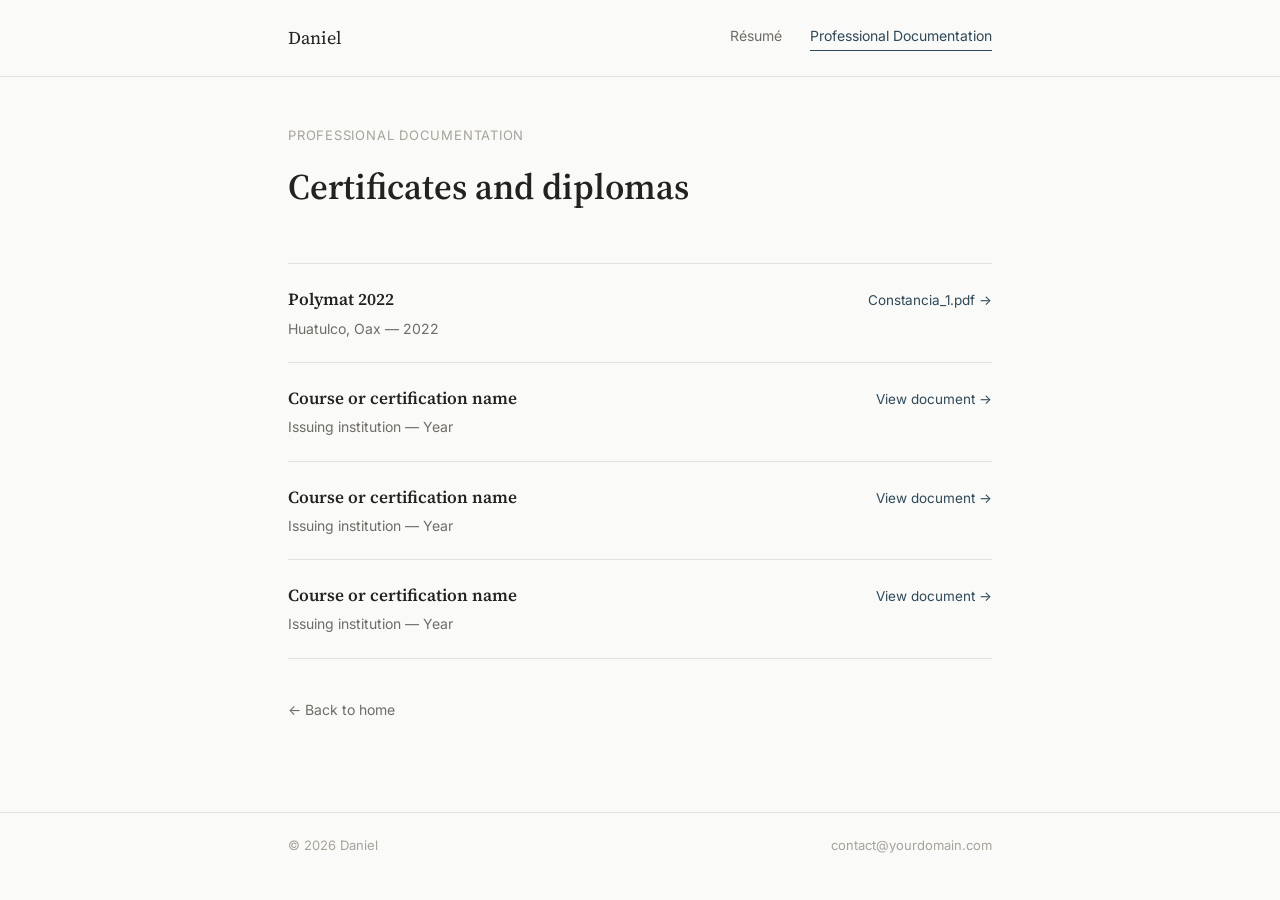
==== certificados.html @ 861a855e "Update certificados.html" ====
<!DOCTYPE html>
<html lang="en">
<head>
<meta charset="UTF-8">
<meta name="viewport" content="width=device-width, initial-scale=1.0">
<title>Professional Documentation — Daniel</title>
<link rel="preconnect" href="https://fonts.googleapis.com">
<link href="https://fonts.googleapis.com/css2?family=Source+Serif+4:opsz,wght@8..60,400;8..60,600&family=Inter:wght@400;500;600&display=swap" rel="stylesheet">
<link rel="stylesheet" href="styles.css">
<style>
  .page-head{ padding: 48px 0 8px; }
  .page-head h1{
    font-family: var(--font-serif);
    font-size: clamp(28px, 4.5vw, 36px);
    font-weight: 600;
  }

  .doc-list{ margin-top: 40px; border-top: 1px solid var(--border); }

  .doc-item{
    display:flex; align-items:baseline; justify-content:space-between; gap:20px;
    padding: 22px 0; border-bottom: 1px solid var(--border);
  }
  .doc-item .doc-main h3{
    font-family: var(--font-serif); font-size:17px; font-weight:600; margin-bottom:4px;
  }
  .doc-item .doc-main p{ color:var(--text-muted); font-size:14px; }
  .doc-item a.view{
    font-size: 13.5px; color: var(--accent); white-space:nowrap;
    border-bottom: 1px solid transparent;
  }
  .doc-item a.view:hover{ border-bottom-color: var(--accent); }

  .back{
    display:inline-block; margin-top:40px;
    font-size:14px; color:var(--text-muted);
  }
  .back:hover{ color:var(--accent); }
</style>
</head>
<body>

<header class="topbar">
  <div class="wrap">
    <div class="brand"><a href="index.html">Daniel</a></div>
    <nav>
      <a href="cv.html">Résumé</a>
      <a href="certificados.html" class="active">Professional Documentation</a>
    </nav>
  </div>
</header>

<main class="wrap">

  <div class="page-head">
    <p class="eyebrow">Professional documentation</p>
    <h1>Certificates and diplomas</h1>
  </div>

  <!-- Duplicate .doc-item for each certificate. The "view" link can point
       to a PDF or image, e.g.: href="documents/course.pdf" -->
  <div class="doc-list">

    <article class="doc-item">
      <div class="doc-main">
        <h3>Polymat 2022</h3>
        <p>Huatulco, Oax — 2022</p>
      </div>
      <a class="view" href=>Constancia_1.pdf →</a>
    </article>

    <article class="doc-item">
      <div class="doc-main">
        <h3>Course or certification name</h3>
        <p>Issuing institution — Year</p>
      </div>
      <a class="view" href="#">View document →</a>
    </article>

    <article class="doc-item">
      <div class="doc-main">
        <h3>Course or certification name</h3>
        <p>Issuing institution — Year</p>
      </div>
      <a class="view" href="#">View document →</a>
    </article>

    <article class="doc-item">
      <div class="doc-main">
        <h3>Course or certification name</h3>
        <p>Issuing institution — Year</p>
      </div>
      <a class="view" href="#">View document →</a>
    </article>
    
  </div>

  <a class="back" href="index.html">← Back to home</a>

</main>

<footer>
  <div class="wrap">
    <p>© <span id="year"></span> Daniel</p>
    <p>contact@yourdomain.com</p>
  </div>
</footer>

<script>document.getElementById('year').textContent = new Date().getFullYear();</script>
</body>
</html>
---- styles.css ----
/* ============================================================
   TOKENS — sober, professional palette
   ============================================================ */
:root{
  --bg:          #FAFAF8;
  --surface:     #FFFFFF;
  --border:      #E3E1DA;
  --text:        #232220;
  --text-muted:  #6E6C65;
  --text-dim:    #A6A399;
  --accent:      #2F4858; /* azul pizarra — color principal */
  --accent-soft: #EEF2F4;
  --radius:      4px;

  --font-serif: 'Source Serif 4', Georgia, 'Times New Roman', serif;
  --font-sans:  'Inter', -apple-system, 'Segoe UI', sans-serif;
}

*{ box-sizing:border-box; margin:0; padding:0; }

html{ scroll-behavior:smooth; }

body{
  background: var(--bg);
  color: var(--text);
  font-family: var(--font-sans);
  line-height: 1.6;
  min-height: 100vh;
}

a{ color:inherit; text-decoration:none; }

::selection{ background: var(--accent-soft); color: var(--accent); }

:focus-visible{
  outline: 2px solid var(--accent);
  outline-offset: 3px;
}

.wrap{
  max-width: 760px;
  margin: 0 auto;
  padding: 0 28px;
}

/* ============================================================
   HEADER
   ============================================================ */
.topbar{
  border-bottom: 1px solid var(--border);
  background: var(--bg);
}
.topbar .wrap{
  display:flex;
  align-items:center;
  justify-content:space-between;
  height: 76px;
}
.brand{
  font-family: var(--font-serif);
  font-size: 18px;
  color: var(--text);
}
.topbar nav{
  display:flex; gap: 28px;
  font-size: 14px;
  color: var(--text-muted);
}
.topbar nav a{ border-bottom: 1px solid transparent; padding-bottom: 3px; }
.topbar nav a:hover{ color: var(--accent); border-bottom-color: var(--accent); }
.topbar nav a.active{ color: var(--accent); border-bottom-color: var(--accent); }

/* ============================================================
   LABELS
   ============================================================ */
.eyebrow{
  font-size: 13px;
  letter-spacing: 0.06em;
  text-transform: uppercase;
  color: var(--text-dim);
  margin-bottom: 12px;
}

/* ============================================================
   FOOTER
   ============================================================ */
footer{
  border-top: 1px solid var(--border);
  margin-top: 90px;
}
footer .wrap{
  padding-top: 22px;
  padding-bottom: 34px;
  display:flex;
  justify-content:space-between;
  align-items:center;
  flex-wrap: wrap;
  gap: 10px;
}
footer p{
  font-size: 13px;
  color: var(--text-dim);
}
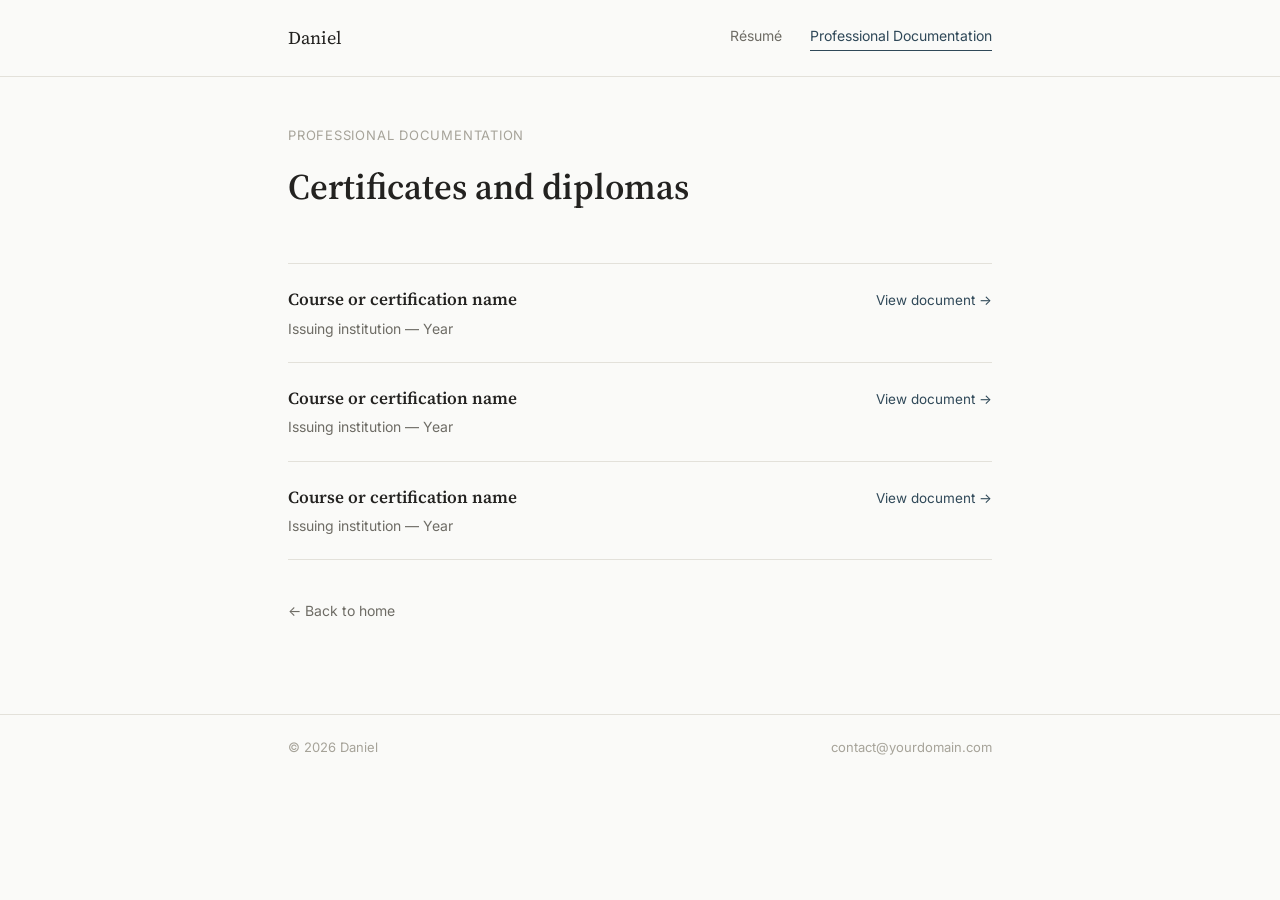
==== commit 21b6016b: "Add files via upload" ====
--- a/certificados.html
+++ b/certificados.html
@@ -57,16 +57,17 @@
     <h1>Certificates and diplomas</h1>
   </div>
 
-  <!-- Duplicate .doc-item for each certificate. The "view" link can point
-       to a PDF or image, e.g.: href="documents/course.pdf" -->
+  <!-- Duplicate .doc-item for each certificate. Place your PDF/image files
+       in a "documents" folder next to this HTML file, and point each link
+       to the matching filename, e.g.: href="documents/course.pdf" -->
   <div class="doc-list">
 
     <article class="doc-item">
       <div class="doc-main">
-        <h3>Polymat 2022</h3>
-        <p>Huatulco, Oax — 2022</p>
+        <h3>Course or certification name</h3>
+        <p>Issuing institution — Year</p>
       </div>
-      <a class="view" href=>Constancia_1.pdf →</a>
+      <a class="view" href="documents/certificate-1.pdf" target="_blank" rel="noopener">View document →</a>
     </article>
 
     <article class="doc-item">
@@ -74,7 +75,7 @@
         <h3>Course or certification name</h3>
         <p>Issuing institution — Year</p>
       </div>
-      <a class="view" href="#">View document →</a>
+      <a class="view" href="documents/certificate-2.pdf" target="_blank" rel="noopener">View document →</a>
     </article>
 
     <article class="doc-item">
@@ -82,17 +83,9 @@
         <h3>Course or certification name</h3>
         <p>Issuing institution — Year</p>
       </div>
-      <a class="view" href="#">View document →</a>
+      <a class="view" href="documents/certificate-3.pdf" target="_blank" rel="noopener">View document →</a>
     </article>
 
-    <article class="doc-item">
-      <div class="doc-main">
-        <h3>Course or certification name</h3>
-        <p>Issuing institution — Year</p>
-      </div>
-      <a class="view" href="#">View document →</a>
-    </article>
-    
   </div>
 
   <a class="back" href="index.html">← Back to home</a>
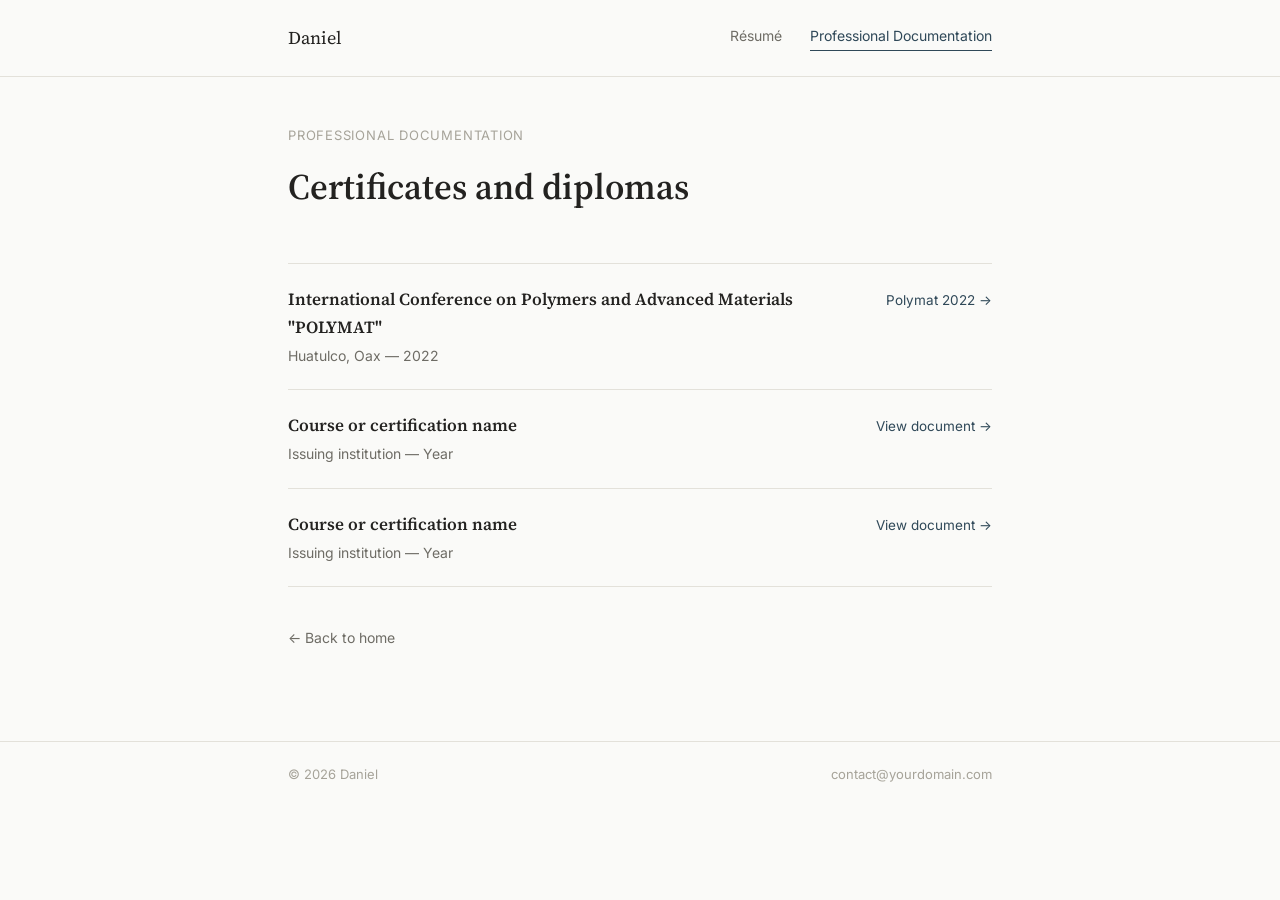
==== commit 57ae2429: "Update certificados.html" ====
--- a/certificados.html
+++ b/certificados.html
@@ -64,10 +64,13 @@
 
     <article class="doc-item">
       <div class="doc-main">
-        <h3>Course or certification name</h3>
-        <p>Issuing institution — Year</p>
+        <h3>
+International Conference on Polymers and Advanced Materials
+
+"POLYMAT"</h3>
+        <p>Huatulco, Oax — 2022</p>
       </div>
-      <a class="view" href="documents/certificate-1.pdf" target="_blank" rel="noopener">View document →</a>
+      <a class="view" href="Constancia_1.pdf" target="_blank" rel="noopener">Polymat 2022 →</a>
     </article>
 
     <article class="doc-item">
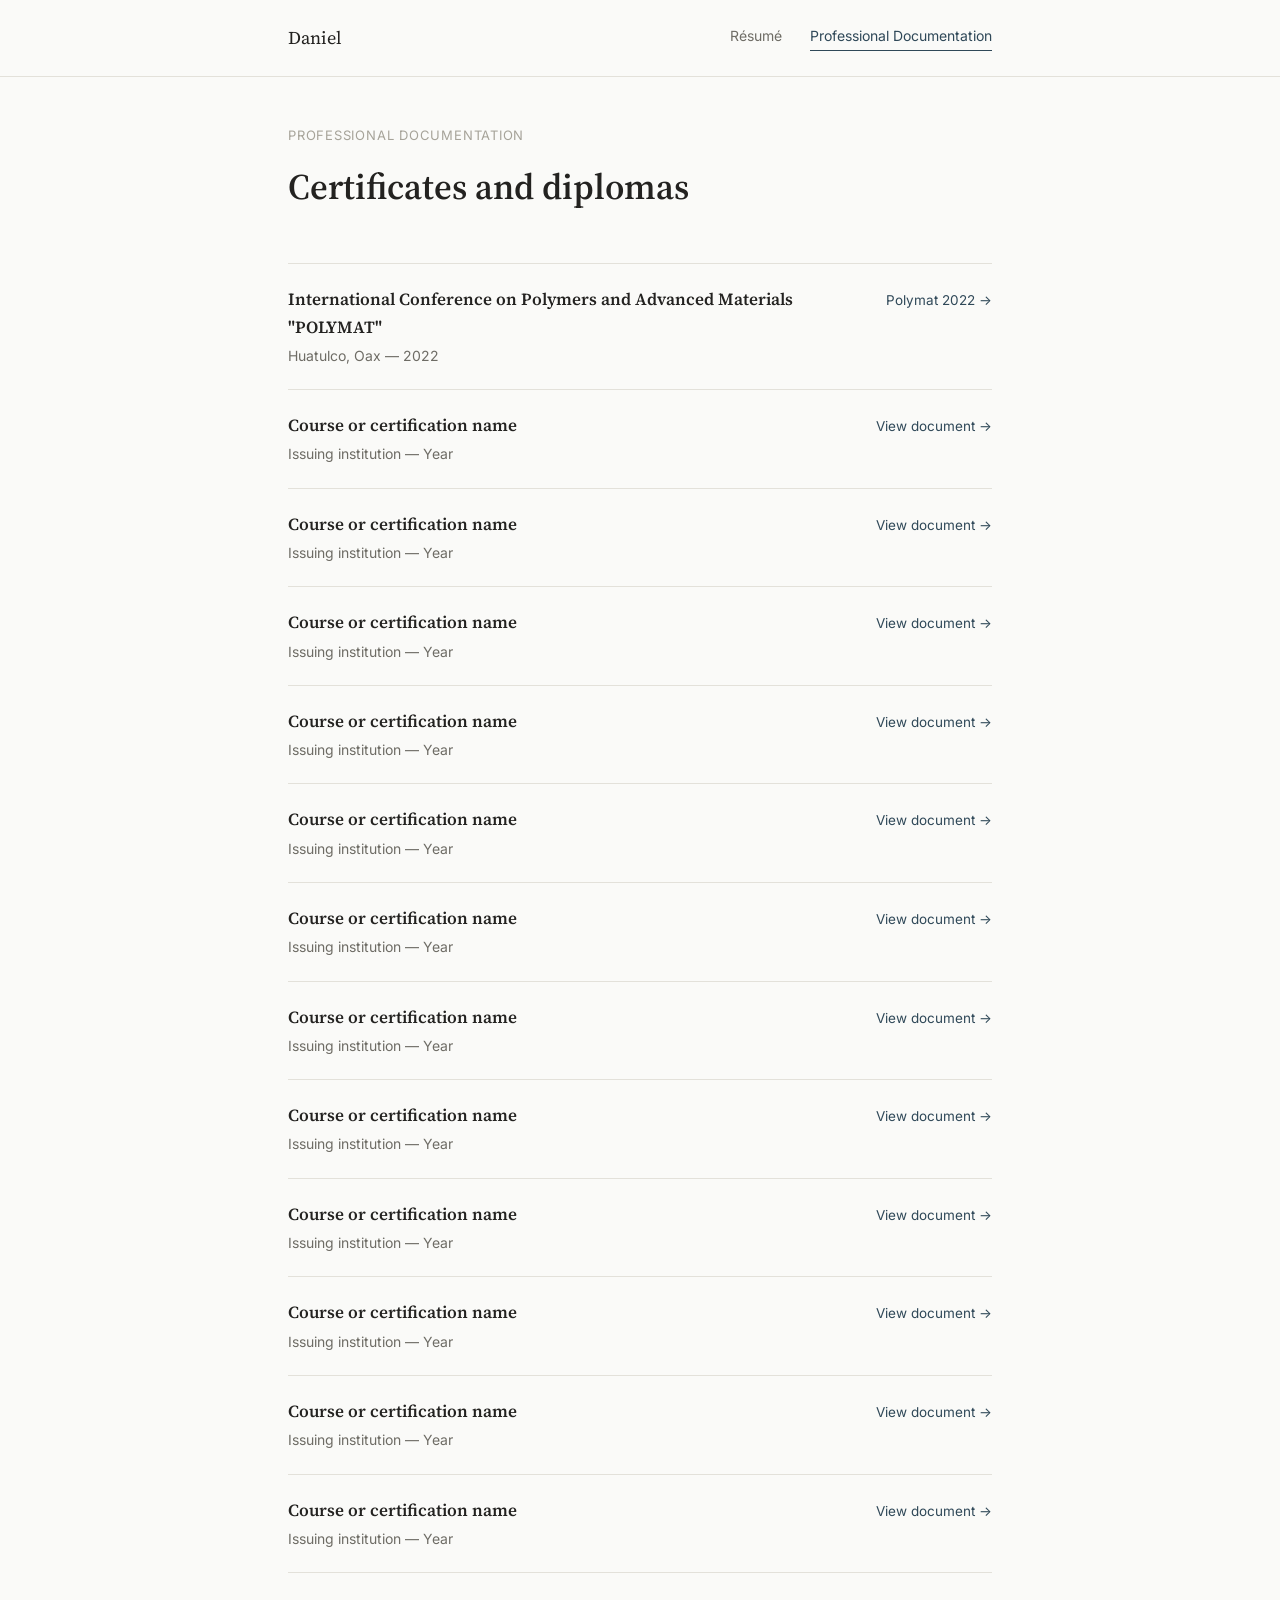
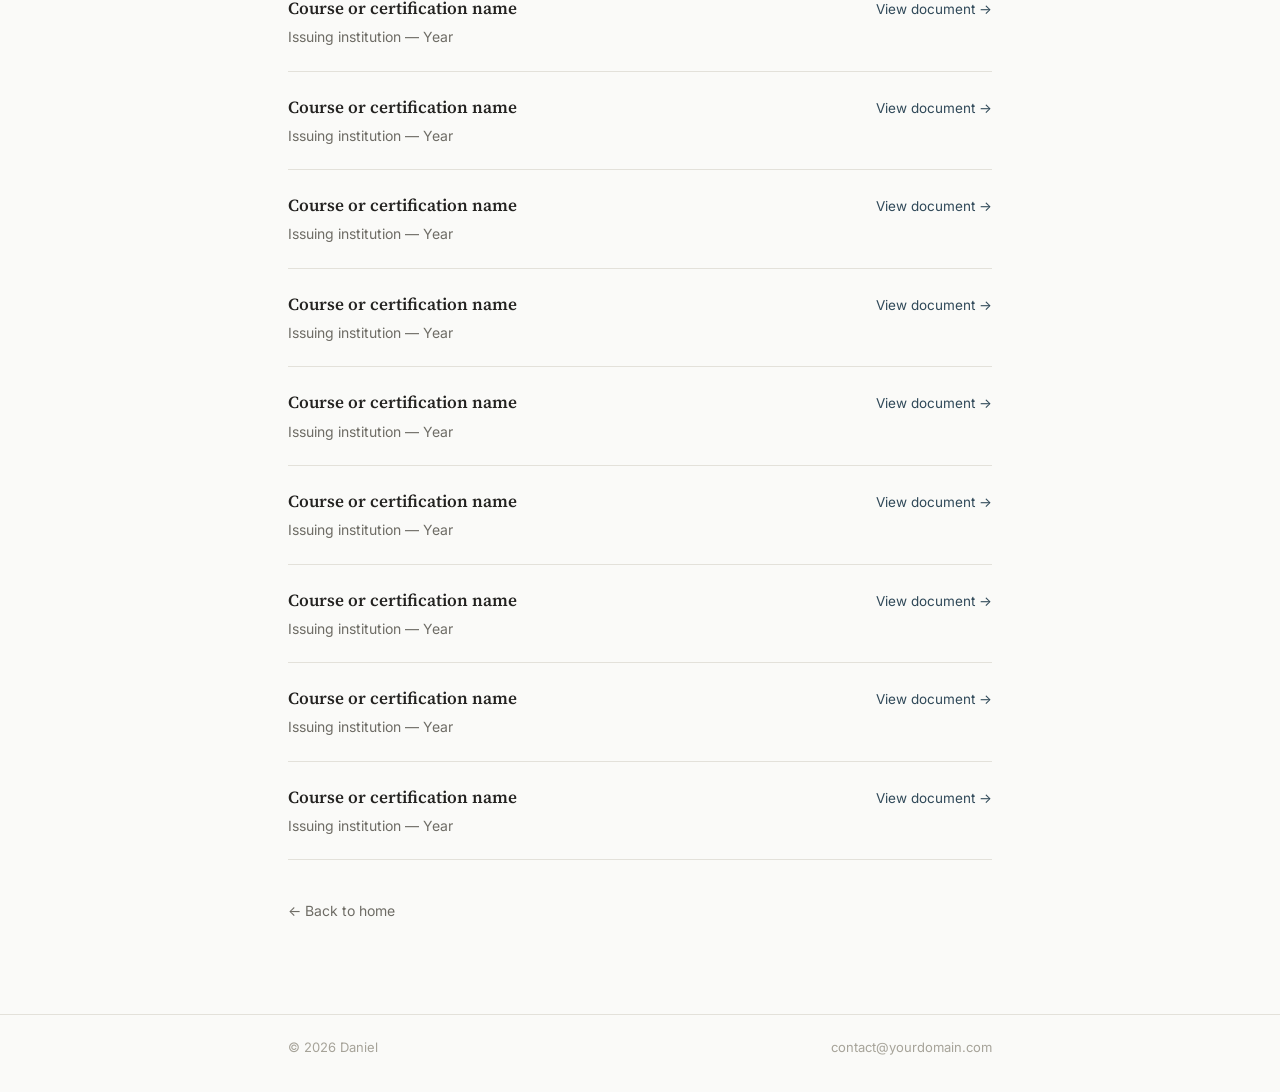
==== commit 74793aaa: "Update certificados.html" ====
--- a/certificados.html
+++ b/certificados.html
@@ -66,7 +66,6 @@
       <div class="doc-main">
         <h3>
 International Conference on Polymers and Advanced Materials
-
 "POLYMAT"</h3>
         <p>Huatulco, Oax — 2022</p>
       </div>
@@ -89,6 +88,159 @@
       <a class="view" href="documents/certificate-3.pdf" target="_blank" rel="noopener">View document →</a>
     </article>
 
+    <article class="doc-item">
+      <div class="doc-main">
+        <h3>Course or certification name</h3>
+        <p>Issuing institution — Year</p>
+      </div>
+      <a class="view" href="documents/certificate-2.pdf" target="_blank" rel="noopener">View document →</a>
+    </article>    
+
+    <article class="doc-item">
+      <div class="doc-main">
+        <h3>Course or certification name</h3>
+        <p>Issuing institution — Year</p>
+      </div>
+      <a class="view" href="documents/certificate-2.pdf" target="_blank" rel="noopener">View document →</a>
+    </article>
+    
+    <article class="doc-item">
+      <div class="doc-main">
+        <h3>Course or certification name</h3>
+        <p>Issuing institution — Year</p>
+      </div>
+      <a class="view" href="documents/certificate-2.pdf" target="_blank" rel="noopener">View document →</a>
+    </article>
+
+    <article class="doc-item">
+      <div class="doc-main">
+        <h3>Course or certification name</h3>
+        <p>Issuing institution — Year</p>
+      </div>
+      <a class="view" href="documents/certificate-2.pdf" target="_blank" rel="noopener">View document →</a>
+    </article>    
+
+    <article class="doc-item">
+      <div class="doc-main">
+        <h3>Course or certification name</h3>
+        <p>Issuing institution — Year</p>
+      </div>
+      <a class="view" href="documents/certificate-2.pdf" target="_blank" rel="noopener">View document →</a>
+    </article>
+
+    <article class="doc-item">
+      <div class="doc-main">
+        <h3>Course or certification name</h3>
+        <p>Issuing institution — Year</p>
+      </div>
+      <a class="view" href="documents/certificate-3.pdf" target="_blank" rel="noopener">View document →</a>
+    </article>
+
+    <article class="doc-item">
+      <div class="doc-main">
+        <h3>Course or certification name</h3>
+        <p>Issuing institution — Year</p>
+      </div>
+      <a class="view" href="documents/certificate-2.pdf" target="_blank" rel="noopener">View document →</a>
+    </article>    
+
+    <article class="doc-item">
+      <div class="doc-main">
+        <h3>Course or certification name</h3>
+        <p>Issuing institution — Year</p>
+      </div>
+      <a class="view" href="documents/certificate-2.pdf" target="_blank" rel="noopener">View document →</a>
+    </article>
+    
+    <article class="doc-item">
+      <div class="doc-main">
+        <h3>Course or certification name</h3>
+        <p>Issuing institution — Year</p>
+      </div>
+      <a class="view" href="documents/certificate-2.pdf" target="_blank" rel="noopener">View document →</a>
+    </article>
+
+    <article class="doc-item">
+      <div class="doc-main">
+        <h3>Course or certification name</h3>
+        <p>Issuing institution — Year</p>
+      </div>
+      <a class="view" href="documents/certificate-2.pdf" target="_blank" rel="noopener">View document →</a>
+    </article>     
+
+    <article class="doc-item">
+      <div class="doc-main">
+        <h3>Course or certification name</h3>
+        <p>Issuing institution — Year</p>
+      </div>
+      <a class="view" href="documents/certificate-2.pdf" target="_blank" rel="noopener">View document →</a>
+    </article>
+
+    <article class="doc-item">
+      <div class="doc-main">
+        <h3>Course or certification name</h3>
+        <p>Issuing institution — Year</p>
+      </div>
+      <a class="view" href="documents/certificate-3.pdf" target="_blank" rel="noopener">View document →</a>
+    </article>
+
+    <article class="doc-item">
+      <div class="doc-main">
+        <h3>Course or certification name</h3>
+        <p>Issuing institution — Year</p>
+      </div>
+      <a class="view" href="documents/certificate-2.pdf" target="_blank" rel="noopener">View document →</a>
+    </article>    
+
+    <article class="doc-item">
+      <div class="doc-main">
+        <h3>Course or certification name</h3>
+        <p>Issuing institution — Year</p>
+      </div>
+      <a class="view" href="documents/certificate-2.pdf" target="_blank" rel="noopener">View document →</a>
+    </article>
+    
+    <article class="doc-item">
+      <div class="doc-main">
+        <h3>Course or certification name</h3>
+        <p>Issuing institution — Year</p>
+      </div>
+      <a class="view" href="documents/certificate-2.pdf" target="_blank" rel="noopener">View document →</a>
+    </article>
+
+    <article class="doc-item">
+      <div class="doc-main">
+        <h3>Course or certification name</h3>
+        <p>Issuing institution — Year</p>
+      </div>
+      <a class="view" href="documents/certificate-2.pdf" target="_blank" rel="noopener">View document →</a>
+    </article>    
+
+    <article class="doc-item">
+      <div class="doc-main">
+        <h3>Course or certification name</h3>
+        <p>Issuing institution — Year</p>
+      </div>
+      <a class="view" href="documents/certificate-2.pdf" target="_blank" rel="noopener">View document →</a>
+    </article>
+
+    <article class="doc-item">
+      <div class="doc-main">
+        <h3>Course or certification name</h3>
+        <p>Issuing institution — Year</p>
+      </div>
+      <a class="view" href="documents/certificate-3.pdf" target="_blank" rel="noopener">View document →</a>
+    </article>
+
+    <article class="doc-item">
+      <div class="doc-main">
+        <h3>Course or certification name</h3>
+        <p>Issuing institution — Year</p>
+      </div>
+      <a class="view" href="documents/certificate-2.pdf" target="_blank" rel="noopener">View document →</a>
+    </article>    
+ 
+    
   </div>
 
   <a class="back" href="index.html">← Back to home</a>
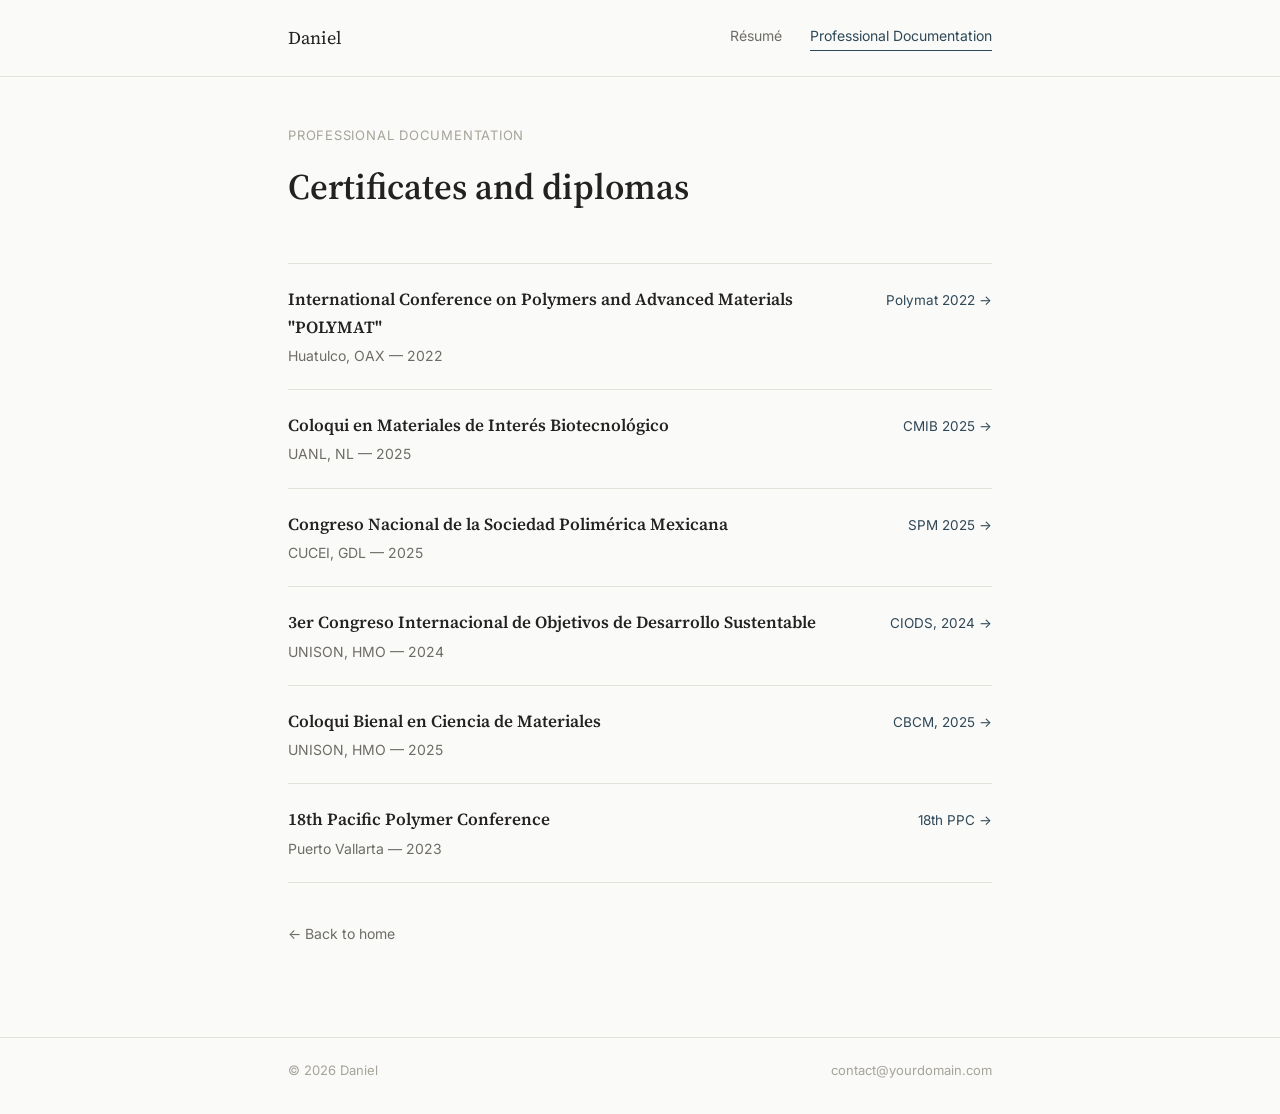
==== commit 9a043078: "Update certificados.html" ====
--- a/certificados.html
+++ b/certificados.html
@@ -67,179 +67,50 @@
         <h3>
 International Conference on Polymers and Advanced Materials
 "POLYMAT"</h3>
-        <p>Huatulco, Oax — 2022</p>
+        <p>Huatulco, OAX — 2022</p>
       </div>
       <a class="view" href="Constancia_1.pdf" target="_blank" rel="noopener">Polymat 2022 →</a>
     </article>
 
     <article class="doc-item">
       <div class="doc-main">
-        <h3>Course or certification name</h3>
-        <p>Issuing institution — Year</p>
+        <h3>Coloqui en Materiales de Interés Biotecnológico</h3>
+        <p>UANL, NL — 2025</p>
       </div>
-      <a class="view" href="documents/certificate-2.pdf" target="_blank" rel="noopener">View document →</a>
+      <a class="view" href="CMIB25-019-damian.pdf" target="_blank" rel="noopener">CMIB 2025 →</a>
     </article>
 
     <article class="doc-item">
       <div class="doc-main">
-        <h3>Course or certification name</h3>
-        <p>Issuing institution — Year</p>
+        <h3>Congreso Nacional de la Sociedad Polimérica Mexicana</h3>
+        <p>CUCEI, GDL — 2025</p>
       </div>
-      <a class="view" href="documents/certificate-3.pdf" target="_blank" rel="noopener">View document →</a>
+      <a class="view" href="CNSPM_2025_mio.pdf" target="_blank" rel="noopener">SPM 2025 →</a>
     </article>
 
     <article class="doc-item">
       <div class="doc-main">
-        <h3>Course or certification name</h3>
-        <p>Issuing institution — Year</p>
+        <h3>3er Congreso Internacional de Objetivos de Desarrollo Sustentable</h3>
+        <p>UNISON, HMO — 2024</p>
       </div>
-      <a class="view" href="documents/certificate-2.pdf" target="_blank" rel="noopener">View document →</a>
+      <a class="view" href="Congreso_CODS.pdf" target="_blank" rel="noopener">CIODS, 2024 →</a>
     </article>    
 
     <article class="doc-item">
       <div class="doc-main">
-        <h3>Course or certification name</h3>
-        <p>Issuing institution — Year</p>
+        <h3>Coloqui Bienal en Ciencia de Materiales</h3>
+        <p>UNISON, HMO — 2025</p>
       </div>
-      <a class="view" href="documents/certificate-2.pdf" target="_blank" rel="noopener">View document →</a>
+      <a class="view" href="cbcm_2025.pdf" target="_blank" rel="noopener">CBCM, 2025 →</a>
     </article>
     
     <article class="doc-item">
       <div class="doc-main">
-        <h3>Course or certification name</h3>
-        <p>Issuing institution — Year</p>
+        <h3>18th Pacific Polymer Conference</h3>
+        <p>Puerto Vallarta — 2023</p>
       </div>
-      <a class="view" href="documents/certificate-2.pdf" target="_blank" rel="noopener">View document →</a>
+      <a class="view" href="PPC18_Presentation_Certificate.pdf" target="_blank" rel="noopener">18th PPC →</a>
     </article>
-
-    <article class="doc-item">
-      <div class="doc-main">
-        <h3>Course or certification name</h3>
-        <p>Issuing institution — Year</p>
-      </div>
-      <a class="view" href="documents/certificate-2.pdf" target="_blank" rel="noopener">View document →</a>
-    </article>    
-
-    <article class="doc-item">
-      <div class="doc-main">
-        <h3>Course or certification name</h3>
-        <p>Issuing institution — Year</p>
-      </div>
-      <a class="view" href="documents/certificate-2.pdf" target="_blank" rel="noopener">View document →</a>
-    </article>
-
-    <article class="doc-item">
-      <div class="doc-main">
-        <h3>Course or certification name</h3>
-        <p>Issuing institution — Year</p>
-      </div>
-      <a class="view" href="documents/certificate-3.pdf" target="_blank" rel="noopener">View document →</a>
-    </article>
-
-    <article class="doc-item">
-      <div class="doc-main">
-        <h3>Course or certification name</h3>
-        <p>Issuing institution — Year</p>
-      </div>
-      <a class="view" href="documents/certificate-2.pdf" target="_blank" rel="noopener">View document →</a>
-    </article>    
-
-    <article class="doc-item">
-      <div class="doc-main">
-        <h3>Course or certification name</h3>
-        <p>Issuing institution — Year</p>
-      </div>
-      <a class="view" href="documents/certificate-2.pdf" target="_blank" rel="noopener">View document →</a>
-    </article>
-    
-    <article class="doc-item">
-      <div class="doc-main">
-        <h3>Course or certification name</h3>
-        <p>Issuing institution — Year</p>
-      </div>
-      <a class="view" href="documents/certificate-2.pdf" target="_blank" rel="noopener">View document →</a>
-    </article>
-
-    <article class="doc-item">
-      <div class="doc-main">
-        <h3>Course or certification name</h3>
-        <p>Issuing institution — Year</p>
-      </div>
-      <a class="view" href="documents/certificate-2.pdf" target="_blank" rel="noopener">View document →</a>
-    </article>     
-
-    <article class="doc-item">
-      <div class="doc-main">
-        <h3>Course or certification name</h3>
-        <p>Issuing institution — Year</p>
-      </div>
-      <a class="view" href="documents/certificate-2.pdf" target="_blank" rel="noopener">View document →</a>
-    </article>
-
-    <article class="doc-item">
-      <div class="doc-main">
-        <h3>Course or certification name</h3>
-        <p>Issuing institution — Year</p>
-      </div>
-      <a class="view" href="documents/certificate-3.pdf" target="_blank" rel="noopener">View document →</a>
-    </article>
-
-    <article class="doc-item">
-      <div class="doc-main">
-        <h3>Course or certification name</h3>
-        <p>Issuing institution — Year</p>
-      </div>
-      <a class="view" href="documents/certificate-2.pdf" target="_blank" rel="noopener">View document →</a>
-    </article>    
-
-    <article class="doc-item">
-      <div class="doc-main">
-        <h3>Course or certification name</h3>
-        <p>Issuing institution — Year</p>
-      </div>
-      <a class="view" href="documents/certificate-2.pdf" target="_blank" rel="noopener">View document →</a>
-    </article>
-    
-    <article class="doc-item">
-      <div class="doc-main">
-        <h3>Course or certification name</h3>
-        <p>Issuing institution — Year</p>
-      </div>
-      <a class="view" href="documents/certificate-2.pdf" target="_blank" rel="noopener">View document →</a>
-    </article>
-
-    <article class="doc-item">
-      <div class="doc-main">
-        <h3>Course or certification name</h3>
-        <p>Issuing institution — Year</p>
-      </div>
-      <a class="view" href="documents/certificate-2.pdf" target="_blank" rel="noopener">View document →</a>
-    </article>    
-
-    <article class="doc-item">
-      <div class="doc-main">
-        <h3>Course or certification name</h3>
-        <p>Issuing institution — Year</p>
-      </div>
-      <a class="view" href="documents/certificate-2.pdf" target="_blank" rel="noopener">View document →</a>
-    </article>
-
-    <article class="doc-item">
-      <div class="doc-main">
-        <h3>Course or certification name</h3>
-        <p>Issuing institution — Year</p>
-      </div>
-      <a class="view" href="documents/certificate-3.pdf" target="_blank" rel="noopener">View document →</a>
-    </article>
-
-    <article class="doc-item">
-      <div class="doc-main">
-        <h3>Course or certification name</h3>
-        <p>Issuing institution — Year</p>
-      </div>
-      <a class="view" href="documents/certificate-2.pdf" target="_blank" rel="noopener">View document →</a>
-    </article>    
- 
     
   </div>
 
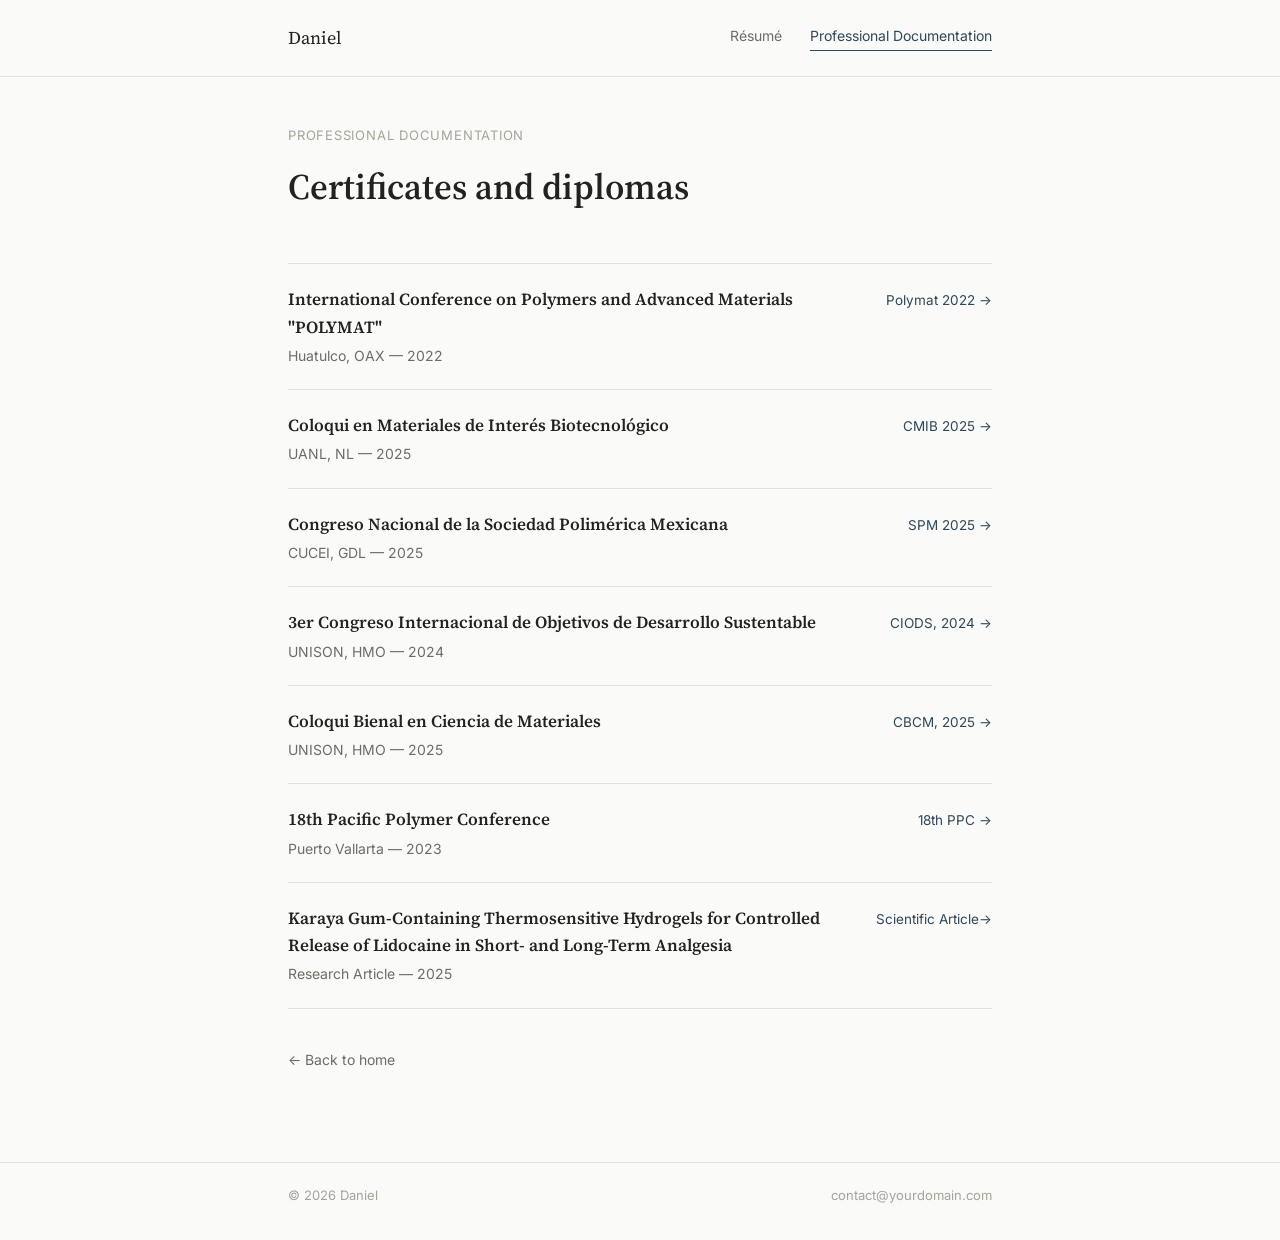
==== commit 11042942: "Update certificados.html" ====
--- a/certificados.html
+++ b/certificados.html
@@ -111,6 +111,15 @@
       </div>
       <a class="view" href="PPC18_Presentation_Certificate.pdf" target="_blank" rel="noopener">18th PPC →</a>
     </article>
+
+    <article class="doc-item">
+      <div class="doc-main">
+        <h3>Karaya Gum-Containing Thermosensitive Hydrogels for Controlled Release of Lidocaine
+            in Short- and Long-Term Analgesia</h3>
+        <p>Research Article — 2025</p>
+      </div>
+      <a class="view" href="Portada_articulo.pdf" target="_blank" rel="noopener">Scientific Article→</a>
+    </article>    
     
   </div>
 
